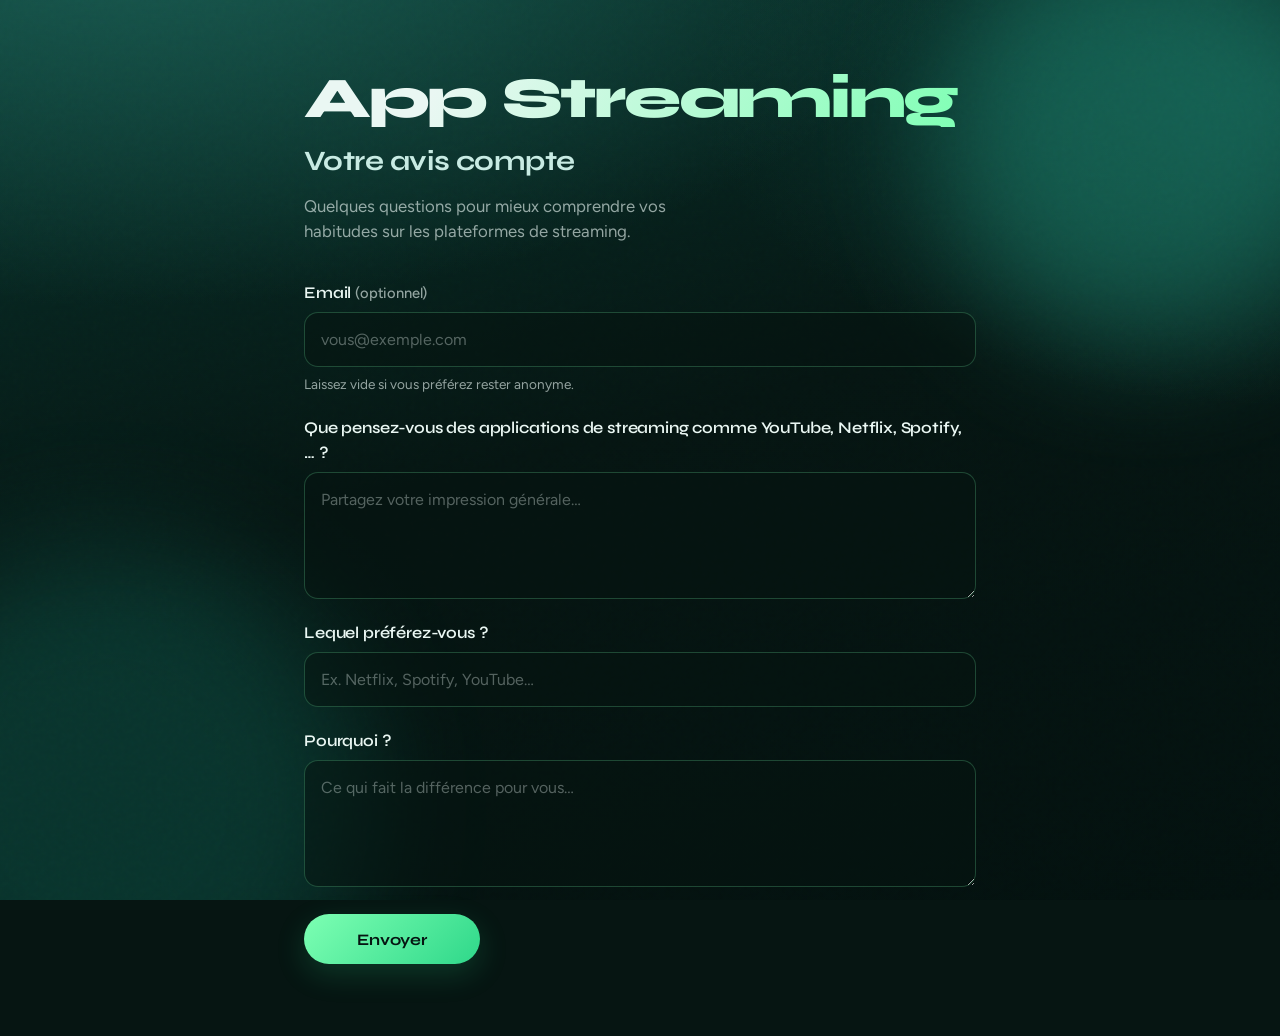
==== index.html @ e983db53 "Add French streaming survey form Static HTML/CSS/JS page with optional email, three French questions" ====
<!DOCTYPE html>
<html lang="fr">
  <head>
    <meta charset="UTF-8" />
    <meta name="viewport" content="width=device-width, initial-scale=1" />
    <title>Sondage — App Streaming</title>
    <link rel="preconnect" href="https://fonts.googleapis.com" />
    <link rel="preconnect" href="https://fonts.gstatic.com" crossorigin />
    <link
      href="https://fonts.googleapis.com/css2?family=Figtree:wght@400;500;600&family=Syne:wght@600;700;800&display=swap"
      rel="stylesheet"
    />
    <link rel="stylesheet" href="styles.css" />
  </head>
  <body>
    <div class="atmosphere" aria-hidden="true">
      <div class="glow glow-a"></div>
      <div class="glow glow-b"></div>
      <div class="grain"></div>
    </div>

    <main class="shell">
      <header class="intro">
        <p class="brand">App Streaming</p>
        <h1>Votre avis compte</h1>
        <p class="lede">
          Quelques questions pour mieux comprendre vos habitudes sur les
          plateformes de streaming.
        </p>
      </header>

      <form id="survey-form" class="survey" novalidate>
        <label class="field">
          <span class="label">Email <em>(optionnel)</em></span>
          <input
            type="email"
            name="email"
            id="email"
            placeholder="vous@exemple.com"
            autocomplete="email"
            inputmode="email"
          />
          <span class="hint">Laissez vide si vous préférez rester anonyme.</span>
        </label>

        <label class="field">
          <span class="label"
            >Que pensez-vous des applications de streaming comme YouTube,
            Netflix, Spotify, …&nbsp;?</span
          >
          <textarea
            name="opinion"
            id="opinion"
            rows="4"
            required
            placeholder="Partagez votre impression générale…"
          ></textarea>
        </label>

        <label class="field">
          <span class="label">Lequel préférez-vous&nbsp;?</span>
          <input
            type="text"
            name="favorite"
            id="favorite"
            required
            placeholder="Ex. Netflix, Spotify, YouTube…"
            autocomplete="off"
          />
        </label>

        <label class="field">
          <span class="label">Pourquoi&nbsp;?</span>
          <textarea
            name="why"
            id="why"
            rows="4"
            required
            placeholder="Ce qui fait la différence pour vous…"
          ></textarea>
        </label>

        <p id="form-error" class="error" hidden role="alert"></p>

        <div class="actions">
          <button type="submit" class="submit">Envoyer</button>
        </div>
      </form>

      <section id="success" class="success" hidden>
        <p class="brand">App Streaming</p>
        <h2>Merci&nbsp;!</h2>
        <p class="lede">
          Vos réponses ont bien été enregistrées. Elles nous aident à façonner
          l’expérience.
        </p>
        <button type="button" id="reset-btn" class="ghost">
          Répondre à nouveau
        </button>
      </section>
    </main>

    <script src="app.js"></script>
  </body>
</html>
---- styles.css ----
:root {
  --ink: #061512;
  --deep: #0a2a24;
  --teal: #134e45;
  --mist: #c8ebe3;
  --foam: #eaf7f3;
  --accent: #7dffb3;
  --accent-deep: #2fd88a;
  --muted: rgba(234, 247, 243, 0.62);
  --line: rgba(125, 255, 179, 0.22);
  --field: rgba(6, 21, 18, 0.55);
  --danger: #ff8f7a;
  --radius: 14px;
  --font-display: "Syne", sans-serif;
  --font-body: "Figtree", sans-serif;
}

*,
*::before,
*::after {
  box-sizing: border-box;
}

html {
  color-scheme: dark;
}

body {
  margin: 0;
  min-height: 100dvh;
  font-family: var(--font-body);
  color: var(--foam);
  background: var(--ink);
  line-height: 1.5;
  -webkit-font-smoothing: antialiased;
}

.atmosphere {
  position: fixed;
  inset: 0;
  z-index: 0;
  overflow: hidden;
  background:
    radial-gradient(120% 80% at 10% -10%, #1a5c52 0%, transparent 55%),
    radial-gradient(90% 70% at 100% 10%, #0d3d36 0%, transparent 50%),
    linear-gradient(165deg, #08332c 0%, var(--ink) 48%, #04110f 100%);
}

.glow {
  position: absolute;
  border-radius: 50%;
  filter: blur(60px);
  opacity: 0.45;
  animation: drift 18s ease-in-out infinite alternate;
}

.glow-a {
  width: min(55vw, 420px);
  height: min(55vw, 420px);
  top: -8%;
  right: -6%;
  background: #1f8f78;
}

.glow-b {
  width: min(70vw, 520px);
  height: min(70vw, 520px);
  bottom: -18%;
  left: -12%;
  background: #0f5c4f;
  animation-duration: 24s;
  animation-delay: -6s;
}

.grain {
  position: absolute;
  inset: 0;
  opacity: 0.08;
  background-image: url("data:image/svg+xml,%3Csvg viewBox='0 0 200 200' xmlns='http://www.w3.org/2000/svg'%3E%3Cfilter id='n'%3E%3CfeTurbulence type='fractalNoise' baseFrequency='0.85' numOctaves='4' stitchTiles='stitch'/%3E%3C/filter%3E%3Crect width='100%25' height='100%25' filter='url(%23n)'/%3E%3C/svg%3E");
  pointer-events: none;
  mix-blend-mode: soft-light;
}

@keyframes drift {
  from {
    transform: translate3d(0, 0, 0) scale(1);
  }
  to {
    transform: translate3d(4%, -3%, 0) scale(1.08);
  }
}

.shell {
  position: relative;
  z-index: 1;
  width: min(100% - 2rem, 40rem);
  margin: 0 auto;
  padding: clamp(2.5rem, 8vh, 5rem) 0 clamp(3rem, 8vh, 5rem);
}

.intro,
.success {
  margin-bottom: 2.25rem;
  animation: rise 0.7s ease both;
}

.brand {
  margin: 0 0 0.85rem;
  font-family: var(--font-display);
  font-weight: 800;
  font-size: clamp(2.4rem, 8vw, 3.6rem);
  letter-spacing: -0.04em;
  line-height: 0.95;
  color: var(--foam);
  background: linear-gradient(120deg, var(--foam) 20%, var(--accent) 100%);
  -webkit-background-clip: text;
  background-clip: text;
  color: transparent;
}

h1,
h2 {
  margin: 0 0 0.75rem;
  font-family: var(--font-display);
  font-weight: 700;
  font-size: clamp(1.35rem, 3.8vw, 1.75rem);
  letter-spacing: -0.02em;
  color: var(--mist);
}

.lede {
  margin: 0;
  max-width: 34ch;
  color: var(--muted);
  font-size: 1.05rem;
}

.survey {
  display: grid;
  gap: 1.35rem;
  animation: rise 0.85s ease 0.08s both;
}

.field {
  display: grid;
  gap: 0.45rem;
}

.label {
  font-family: var(--font-display);
  font-weight: 600;
  font-size: 1.02rem;
  letter-spacing: -0.01em;
  color: var(--foam);
}

.label em {
  font-style: normal;
  font-weight: 500;
  color: var(--muted);
  font-family: var(--font-body);
  font-size: 0.92rem;
}

.hint {
  font-size: 0.85rem;
  color: var(--muted);
}

input,
textarea {
  width: 100%;
  margin: 0;
  padding: 0.9rem 1rem;
  border: 1px solid var(--line);
  border-radius: var(--radius);
  background: var(--field);
  color: var(--foam);
  font: inherit;
  font-size: 1rem;
  outline: none;
  transition:
    border-color 0.2s ease,
    box-shadow 0.2s ease,
    background 0.2s ease;
  resize: vertical;
}

input::placeholder,
textarea::placeholder {
  color: rgba(234, 247, 243, 0.35);
}

input:hover,
textarea:hover {
  border-color: rgba(125, 255, 179, 0.4);
}

input:focus,
textarea:focus {
  border-color: var(--accent);
  box-shadow: 0 0 0 3px rgba(125, 255, 179, 0.16);
  background: rgba(6, 21, 18, 0.72);
}

input:invalid:not(:placeholder-shown):not(:focus),
textarea:invalid:not(:placeholder-shown):not(:focus) {
  border-color: rgba(255, 143, 122, 0.55);
}

.actions {
  margin-top: 0.35rem;
}

.submit,
.ghost {
  appearance: none;
  border: none;
  cursor: pointer;
  font-family: var(--font-display);
  font-weight: 700;
  font-size: 1rem;
  letter-spacing: -0.01em;
  border-radius: 999px;
  transition:
    transform 0.18s ease,
    background 0.18s ease,
    color 0.18s ease,
    box-shadow 0.18s ease;
}

.submit {
  width: 100%;
  padding: 0.95rem 1.4rem;
  color: var(--ink);
  background: linear-gradient(135deg, var(--accent) 0%, var(--accent-deep) 100%);
  box-shadow: 0 10px 30px rgba(47, 216, 138, 0.18);
}

.submit:hover {
  transform: translateY(-1px);
  box-shadow: 0 14px 34px rgba(47, 216, 138, 0.28);
}

.submit:active {
  transform: translateY(0);
}

.submit:focus-visible,
.ghost:focus-visible {
  outline: 2px solid var(--accent);
  outline-offset: 3px;
}

.ghost {
  margin-top: 1.5rem;
  padding: 0.75rem 1.2rem;
  color: var(--foam);
  background: transparent;
  border: 1px solid var(--line);
}

.ghost:hover {
  border-color: var(--accent);
  color: var(--accent);
}

.error {
  margin: 0;
  color: var(--danger);
  font-size: 0.95rem;
}

.success[hidden],
.error[hidden] {
  display: none;
}

.success {
  animation: rise 0.55s ease both;
}

@keyframes rise {
  from {
    opacity: 0;
    transform: translateY(12px);
  }
  to {
    opacity: 1;
    transform: translateY(0);
  }
}

@media (min-width: 720px) {
  .shell {
    width: min(100% - 4rem, 42rem);
  }

  .submit {
    width: auto;
    min-width: 11rem;
  }
}

@media (prefers-reduced-motion: reduce) {
  .glow,
  .intro,
  .survey,
  .success {
    animation: none;
  }

  .submit,
  .ghost {
    transition: none;
  }
}
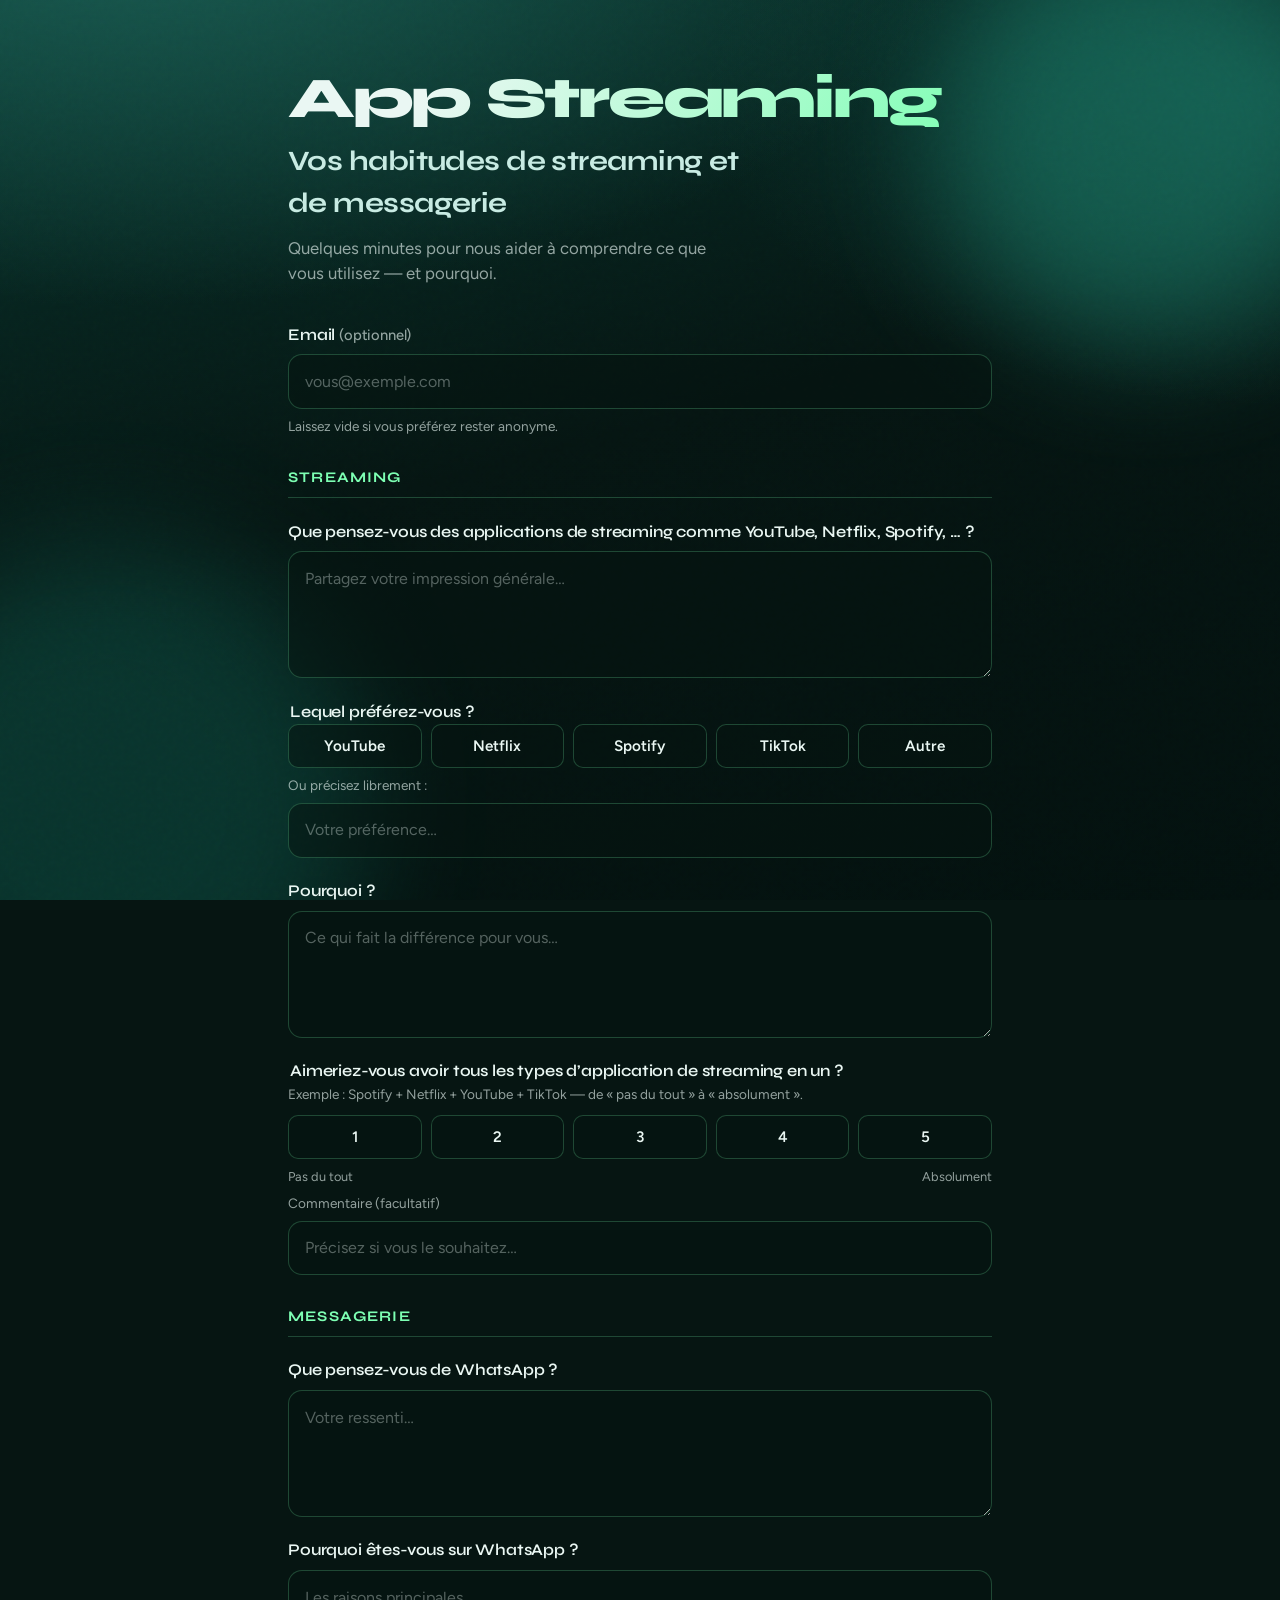
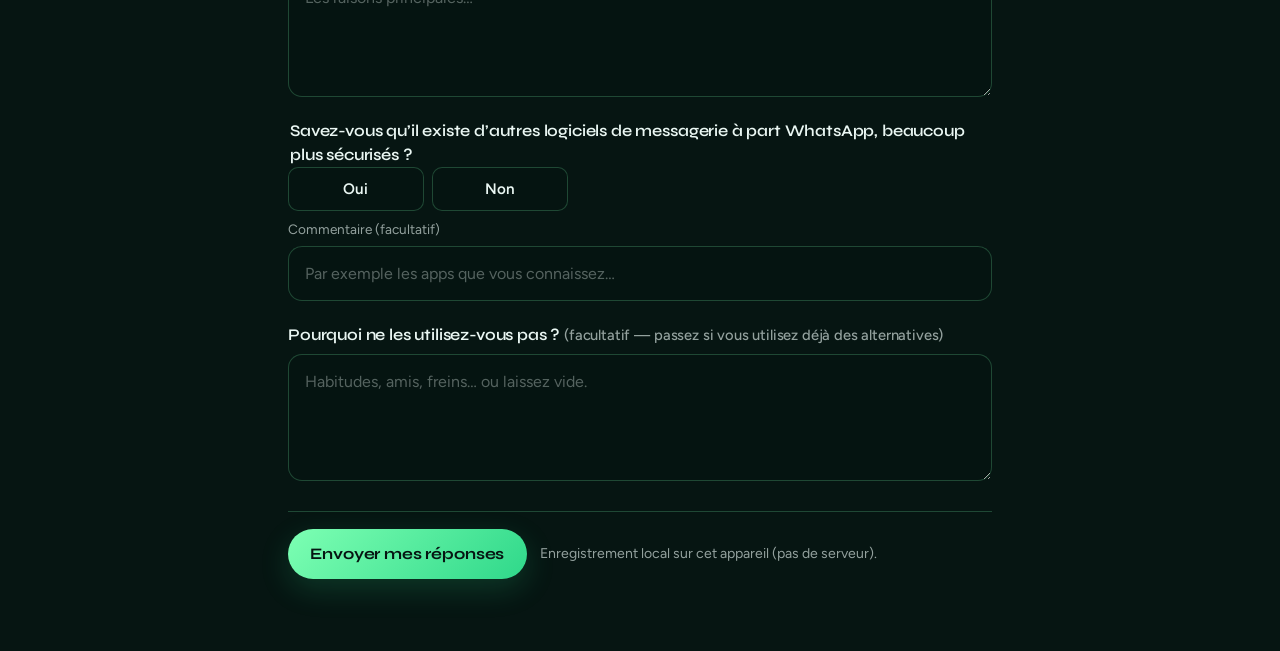
==== commit 7107080f: "Expand survey to full streaming + messaging questionnaire Add all-in-one interest scale, WhatsApp qu" ====
--- a/index.html
+++ b/index.html
@@ -22,16 +22,18 @@
     <main class="shell">
       <header class="intro">
         <p class="brand">App Streaming</p>
-        <h1>Votre avis compte</h1>
+        <h1>Vos habitudes de streaming et de messagerie</h1>
         <p class="lede">
-          Quelques questions pour mieux comprendre vos habitudes sur les
-          plateformes de streaming.
+          Quelques minutes pour nous aider à comprendre ce que vous utilisez —
+          et pourquoi.
         </p>
       </header>
 
       <form id="survey-form" class="survey" novalidate>
-        <label class="field">
-          <span class="label">Email <em>(optionnel)</em></span>
+        <div class="field">
+          <label class="label" for="email"
+            >Email <em>(optionnel)</em></label
+          >
           <input
             type="email"
             name="email"
@@ -40,50 +42,221 @@
             autocomplete="email"
             inputmode="email"
           />
-          <span class="hint">Laissez vide si vous préférez rester anonyme.</span>
-        </label>
-
-        <label class="field">
-          <span class="label"
-            >Que pensez-vous des applications de streaming comme YouTube,
-            Netflix, Spotify, …&nbsp;?</span
+          <span class="hint"
+            >Laissez vide si vous préférez rester anonyme.</span
           >
-          <textarea
-            name="opinion"
-            id="opinion"
-            rows="4"
-            required
-            placeholder="Partagez votre impression générale…"
-          ></textarea>
-        </label>
-
-        <label class="field">
-          <span class="label">Lequel préférez-vous&nbsp;?</span>
-          <input
-            type="text"
-            name="favorite"
-            id="favorite"
-            required
-            placeholder="Ex. Netflix, Spotify, YouTube…"
-            autocomplete="off"
-          />
-        </label>
-
-        <label class="field">
-          <span class="label">Pourquoi&nbsp;?</span>
-          <textarea
-            name="why"
-            id="why"
-            rows="4"
-            required
-            placeholder="Ce qui fait la différence pour vous…"
-          ></textarea>
-        </label>
+        </div>
+
+        <section class="section" aria-labelledby="sec-streaming">
+          <h2 class="section-title" id="sec-streaming">Streaming</h2>
+
+          <div class="field">
+            <label class="label" for="q1"
+              >Que pensez-vous des applications de streaming comme YouTube,
+              Netflix, Spotify, …&nbsp;?</label
+            >
+            <textarea
+              name="q1"
+              id="q1"
+              rows="4"
+              required
+              placeholder="Partagez votre impression générale…"
+            ></textarea>
+          </div>
+
+          <fieldset class="field">
+            <legend class="label">Lequel préférez-vous&nbsp;?</legend>
+            <div class="choices" role="radiogroup" aria-label="Préférence streaming">
+              <label class="choice"
+                ><input type="radio" name="q2_choice" value="YouTube" /><span
+                  >YouTube</span
+                ></label
+              >
+              <label class="choice"
+                ><input type="radio" name="q2_choice" value="Netflix" /><span
+                  >Netflix</span
+                ></label
+              >
+              <label class="choice"
+                ><input type="radio" name="q2_choice" value="Spotify" /><span
+                  >Spotify</span
+                ></label
+              >
+              <label class="choice"
+                ><input type="radio" name="q2_choice" value="TikTok" /><span
+                  >TikTok</span
+                ></label
+              >
+              <label class="choice"
+                ><input type="radio" name="q2_choice" value="Autre" /><span
+                  >Autre</span
+                ></label
+              >
+            </div>
+            <label class="hint" for="q2_other">Ou précisez librement&nbsp;:</label>
+            <input
+              type="text"
+              id="q2_other"
+              name="q2_other"
+              placeholder="Votre préférence…"
+              autocomplete="off"
+            />
+          </fieldset>
+
+          <div class="field">
+            <label class="label" for="q3">Pourquoi&nbsp;?</label>
+            <textarea
+              name="q3"
+              id="q3"
+              rows="4"
+              required
+              placeholder="Ce qui fait la différence pour vous…"
+            ></textarea>
+          </div>
+
+          <fieldset class="field">
+            <legend class="label">
+              Aimeriez-vous avoir tous les types d’application de streaming en
+              un&nbsp;?
+            </legend>
+            <span class="hint"
+              >Exemple&nbsp;: Spotify + Netflix + YouTube + TikTok — de «&nbsp;pas
+              du tout&nbsp;» à «&nbsp;absolument&nbsp;».</span
+            >
+            <div
+              class="scale"
+              role="radiogroup"
+              aria-label="Intérêt pour une app tout-en-un"
+            >
+              <label class="choice"
+                ><input type="radio" name="q4_scale" value="1" required /><span
+                  >1</span
+                ></label
+              >
+              <label class="choice"
+                ><input type="radio" name="q4_scale" value="2" /><span
+                  >2</span
+                ></label
+              >
+              <label class="choice"
+                ><input type="radio" name="q4_scale" value="3" /><span
+                  >3</span
+                ></label
+              >
+              <label class="choice"
+                ><input type="radio" name="q4_scale" value="4" /><span
+                  >4</span
+                ></label
+              >
+              <label class="choice"
+                ><input type="radio" name="q4_scale" value="5" /><span
+                  >5</span
+                ></label
+              >
+            </div>
+            <div class="scale-labels" aria-hidden="true">
+              <span>Pas du tout</span>
+              <span>Absolument</span>
+            </div>
+            <label class="hint" for="q4_comment"
+              >Commentaire <em>(facultatif)</em></label
+            >
+            <input
+              type="text"
+              id="q4_comment"
+              name="q4_comment"
+              placeholder="Précisez si vous le souhaitez…"
+              autocomplete="off"
+            />
+          </fieldset>
+        </section>
+
+        <section class="section" aria-labelledby="sec-messagerie">
+          <h2 class="section-title" id="sec-messagerie">Messagerie</h2>
+
+          <div class="field">
+            <label class="label" for="q5"
+              >Que pensez-vous de WhatsApp&nbsp;?</label
+            >
+            <textarea
+              name="q5"
+              id="q5"
+              rows="4"
+              required
+              placeholder="Votre ressenti…"
+            ></textarea>
+          </div>
+
+          <div class="field">
+            <label class="label" for="q6"
+              >Pourquoi êtes-vous sur WhatsApp&nbsp;?</label
+            >
+            <textarea
+              name="q6"
+              id="q6"
+              rows="4"
+              required
+              placeholder="Les raisons principales…"
+            ></textarea>
+          </div>
+
+          <fieldset class="field">
+            <legend class="label">
+              Savez-vous qu’il existe d’autres logiciels de messagerie à part
+              WhatsApp, beaucoup plus sécurisés&nbsp;?
+            </legend>
+            <div
+              class="yn"
+              role="radiogroup"
+              aria-label="Connaissance d’alternatives sécurisées"
+            >
+              <label class="choice"
+                ><input type="radio" name="q7_yn" value="Oui" required /><span
+                  >Oui</span
+                ></label
+              >
+              <label class="choice"
+                ><input type="radio" name="q7_yn" value="Non" /><span
+                  >Non</span
+                ></label
+              >
+            </div>
+            <label class="hint" for="q7_comment"
+              >Commentaire <em>(facultatif)</em></label
+            >
+            <input
+              type="text"
+              id="q7_comment"
+              name="q7_comment"
+              placeholder="Par exemple les apps que vous connaissez…"
+              autocomplete="off"
+            />
+          </fieldset>
+
+          <div class="field">
+            <label class="label" for="q8"
+              >Pourquoi ne les utilisez-vous pas&nbsp;?
+              <em
+                >(facultatif — passez si vous utilisez déjà des
+                alternatives)</em
+              ></label
+            >
+            <textarea
+              name="q8"
+              id="q8"
+              rows="4"
+              placeholder="Habitudes, amis, freins… ou laissez vide."
+            ></textarea>
+          </div>
+        </section>
 
         <p id="form-error" class="error" hidden role="alert"></p>
 
         <div class="actions">
-          <button type="submit" class="submit">Envoyer</button>
+          <button type="submit" class="submit">Envoyer mes réponses</button>
+          <span class="save-note"
+            >Enregistrement local sur cet appareil (pas de serveur).</span
+          >
         </div>
       </form>
 
@@ -91,8 +264,8 @@
         <p class="brand">App Streaming</p>
         <h2>Merci&nbsp;!</h2>
         <p class="lede">
-          Vos réponses ont bien été enregistrées. Elles nous aident à façonner
-          l’expérience.
+          Vos réponses ont bien été enregistrées localement. Elles nous aident à
+          façonner l’expérience.
         </p>
         <button type="button" id="reset-btn" class="ghost">
           Répondre à nouveau
--- a/styles.css
+++ b/styles.css
@@ -93,7 +93,7 @@
 .shell {
   position: relative;
   z-index: 1;
-  width: min(100% - 2rem, 40rem);
+  width: min(100% - 2rem, 42rem);
   margin: 0 auto;
   padding: clamp(2.5rem, 8vh, 5rem) 0 clamp(3rem, 8vh, 5rem);
 }
@@ -111,39 +111,69 @@
   font-size: clamp(2.4rem, 8vw, 3.6rem);
   letter-spacing: -0.04em;
   line-height: 0.95;
-  color: var(--foam);
   background: linear-gradient(120deg, var(--foam) 20%, var(--accent) 100%);
   -webkit-background-clip: text;
   background-clip: text;
   color: transparent;
 }
 
-h1,
-h2 {
+h1 {
   margin: 0 0 0.75rem;
   font-family: var(--font-display);
   font-weight: 700;
   font-size: clamp(1.35rem, 3.8vw, 1.75rem);
   letter-spacing: -0.02em;
   color: var(--mist);
+  max-width: 22ch;
+}
+
+.success h2 {
+  margin: 0 0 0.75rem;
+  font-family: var(--font-display);
+  font-weight: 700;
+  font-size: clamp(1.35rem, 3.8vw, 1.75rem);
+  letter-spacing: -0.02em;
+  color: var(--mist);
 }
 
 .lede {
   margin: 0;
-  max-width: 34ch;
+  max-width: 38ch;
   color: var(--muted);
   font-size: 1.05rem;
 }
 
 .survey {
   display: grid;
+  gap: 1.5rem;
+  animation: rise 0.85s ease 0.08s both;
+}
+
+.section {
+  display: grid;
   gap: 1.35rem;
-  animation: rise 0.85s ease 0.08s both;
+  padding-top: 0.35rem;
+}
+
+.section-title {
+  margin: 0;
+  font-family: var(--font-display);
+  font-size: 0.92rem;
+  font-weight: 700;
+  letter-spacing: 0.08em;
+  text-transform: uppercase;
+  color: var(--accent);
+  padding-bottom: 0.55rem;
+  border-bottom: 1px solid var(--line);
 }
 
 .field {
   display: grid;
   gap: 0.45rem;
+  margin: 0;
+  padding: 0;
+  border: 0;
+  min-inline-size: 0;
 }
 
 .label {
@@ -167,7 +197,12 @@
   color: var(--muted);
 }
 
-input,
+.hint em {
+  font-style: normal;
+}
+
+input[type="email"],
+input[type="text"],
 textarea {
   width: 100%;
   margin: 0;
@@ -191,25 +226,108 @@
   color: rgba(234, 247, 243, 0.35);
 }
 
-input:hover,
+input[type="email"]:hover,
+input[type="text"]:hover,
 textarea:hover {
   border-color: rgba(125, 255, 179, 0.4);
 }
 
-input:focus,
+input[type="email"]:focus,
+input[type="text"]:focus,
 textarea:focus {
   border-color: var(--accent);
   box-shadow: 0 0 0 3px rgba(125, 255, 179, 0.16);
   background: rgba(6, 21, 18, 0.72);
 }
 
-input:invalid:not(:placeholder-shown):not(:focus),
-textarea:invalid:not(:placeholder-shown):not(:focus) {
-  border-color: rgba(255, 143, 122, 0.55);
+.choices,
+.scale,
+.yn {
+  display: grid;
+  gap: 0.55rem;
+}
+
+.choices {
+  grid-template-columns: repeat(auto-fit, minmax(110px, 1fr));
+}
+
+.scale {
+  grid-template-columns: repeat(5, 1fr);
+  margin-top: 0.25rem;
+}
+
+.yn {
+  grid-template-columns: 1fr 1fr;
+  max-width: 280px;
+}
+
+.choice {
+  position: relative;
+}
+
+.choice input {
+  position: absolute;
+  opacity: 0;
+  inset: 0;
+  margin: 0;
+  cursor: pointer;
+}
+
+.choice span {
+  display: flex;
+  align-items: center;
+  justify-content: center;
+  min-height: 44px;
+  padding: 0.55rem 0.65rem;
+  text-align: center;
+  font-weight: 600;
+  font-size: 0.95rem;
+  border: 1px solid var(--line);
+  border-radius: 10px;
+  background: var(--field);
+  transition:
+    border-color 0.2s ease,
+    background 0.2s ease,
+    color 0.2s ease,
+    transform 0.15s ease;
+  cursor: pointer;
+}
+
+.choice:hover span {
+  border-color: rgba(125, 255, 179, 0.45);
+  transform: translateY(-1px);
+}
+
+.choice input:checked + span {
+  border-color: var(--accent);
+  background: rgba(125, 255, 179, 0.14);
+  color: var(--accent);
+}
+
+.choice input:focus-visible + span {
+  box-shadow: 0 0 0 3px rgba(125, 255, 179, 0.2);
+}
+
+.scale-labels {
+  display: flex;
+  justify-content: space-between;
+  font-size: 0.8rem;
+  color: var(--muted);
 }
 
 .actions {
+  display: flex;
+  flex-wrap: wrap;
+  gap: 0.85rem;
+  align-items: center;
   margin-top: 0.35rem;
+  padding-top: 1.1rem;
+  border-top: 1px solid var(--line);
+}
+
+.save-note {
+  font-size: 0.88rem;
+  color: var(--muted);
 }
 
 .submit,
@@ -293,12 +411,19 @@
 
 @media (min-width: 720px) {
   .shell {
-    width: min(100% - 4rem, 42rem);
+    width: min(100% - 4rem, 44rem);
   }
 
   .submit {
     width: auto;
-    min-width: 11rem;
+    min-width: 14rem;
+  }
+}
+
+@media (max-width: 420px) {
+  .scale .choice span {
+    font-size: 0.85rem;
+    padding: 0.45rem 0.2rem;
   }
 }
 
@@ -311,7 +436,8 @@
   }
 
   .submit,
-  .ghost {
+  .ghost,
+  .choice span {
     transition: none;
   }
 }
